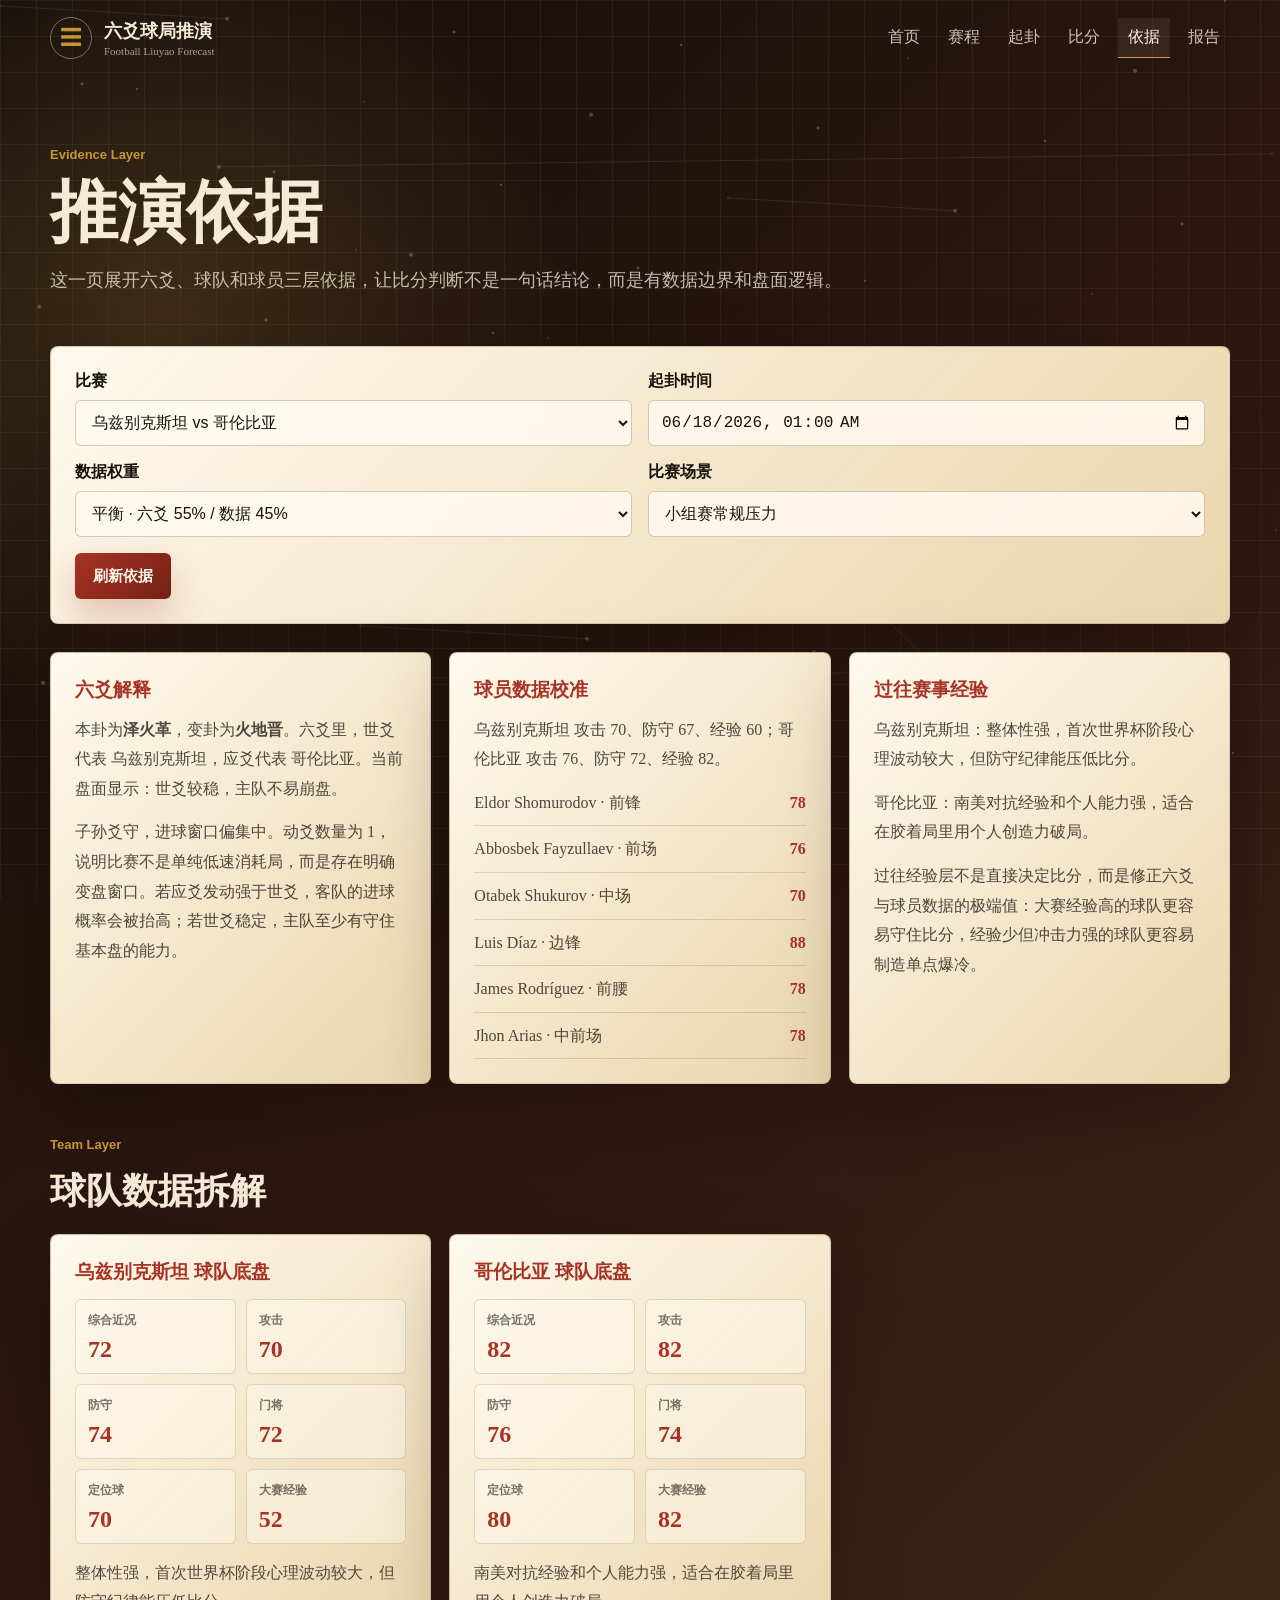
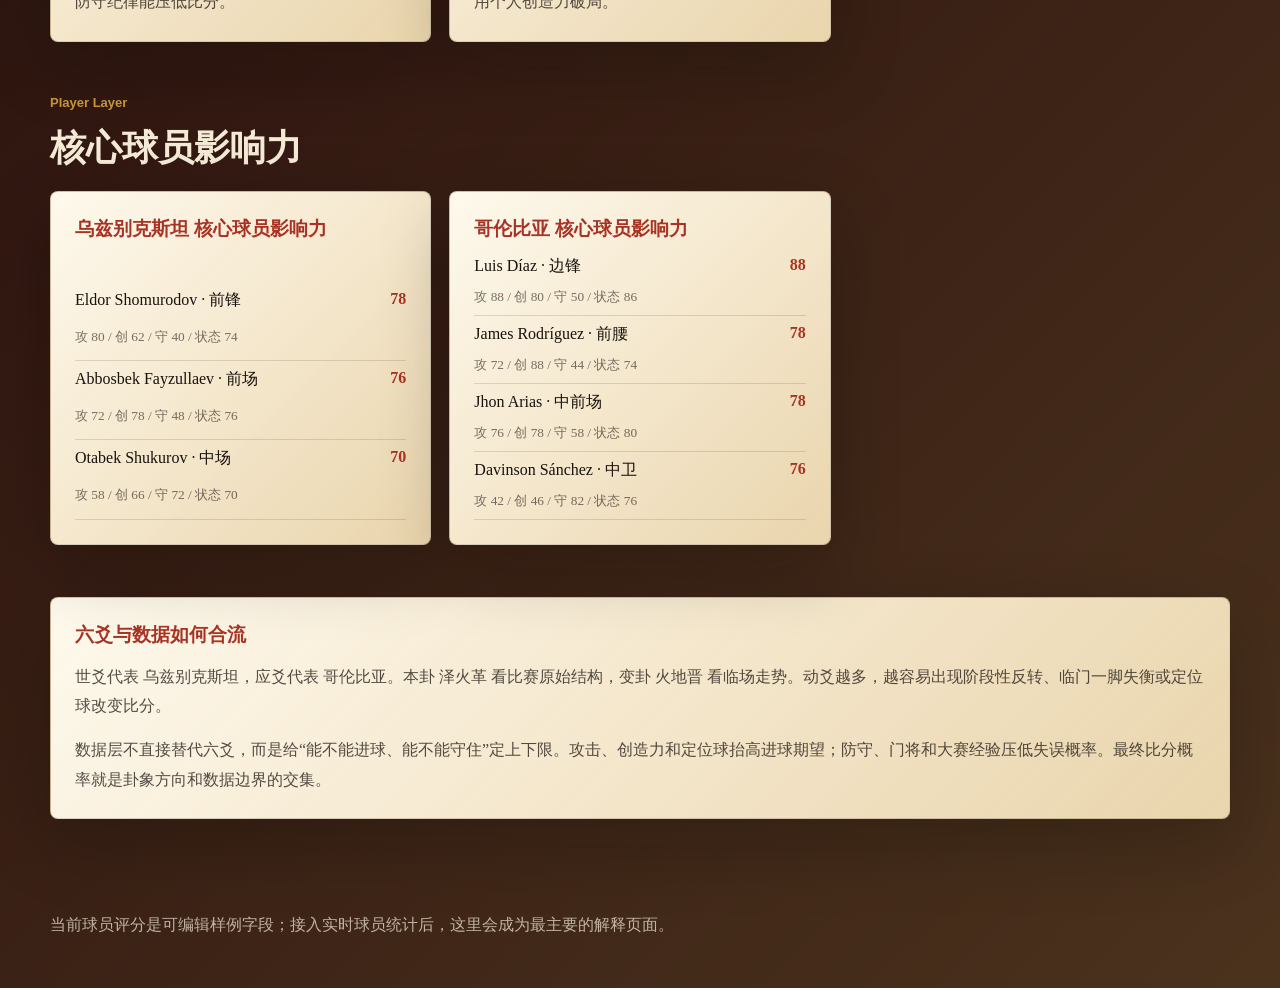
==== evidence.html @ 7e6b6852 "Add files via upload" ====
<!doctype html>
<html lang="zh-CN">
  <head>
    <meta charset="UTF-8" />
    <meta name="viewport" content="width=device-width, initial-scale=1.0" />
    <title>推演依据 | 六爻球局推演</title>
    <link rel="stylesheet" href="./styles.css" />
  </head>
  <body>
    <canvas id="sky" aria-hidden="true"></canvas>
    <div class="page-shell">
      <header class="site-header">
        <a class="brand" href="./index.html" aria-label="六爻球局推演首页">
          <span class="brand-mark">☰</span>
          <span><strong>六爻球局推演</strong><small>Football Liuyao Forecast</small></span>
        </a>
        <nav class="top-nav" aria-label="主导航">
          <a href="./index.html">首页</a>
          <a href="./matches.html">赛程</a>
          <a href="./reading.html">起卦</a>
          <a href="./scores.html">比分</a>
          <a class="active" href="./evidence.html">依据</a>
          <a href="./report.html">报告</a>
        </nav>
      </header>

      <main class="page-main">
        <section class="page-hero" aria-labelledby="evidence-title">
          <p class="eyebrow">Evidence Layer</p>
          <h1 id="evidence-title">推演依据</h1>
          <p>这一页展开六爻、球队和球员三层依据，让比分判断不是一句话结论，而是有数据边界和盘面逻辑。</p>
        </section>

        <section class="panel compact-control" aria-label="依据参数">
          <form id="match-form">
            <label>比赛<select id="match-select" name="match"></select></label>
            <label>起卦时间<input id="cast-time" type="datetime-local" value="2026-06-18T01:00" /></label>
            <label>
              数据权重
              <select id="data-weight">
                <option value="balanced" selected>平衡 · 六爻 55% / 数据 45%</option>
                <option value="liuyao">偏六爻 · 六爻 70% / 数据 30%</option>
                <option value="data">偏数据 · 六爻 35% / 数据 65%</option>
              </select>
            </label>
            <label>
              比赛场景
              <select id="match-context">
                <option value="group" selected>小组赛常规压力</option>
                <option value="mustwin">必须抢分</option>
                <option value="cautious">双方谨慎</option>
              </select>
            </label>
            <div class="button-row"><button type="submit">刷新依据</button></div>
          </form>
        </section>

        <section class="evidence-grid section-block" aria-label="核心依据">
          <article class="panel evidence-panel">
            <h3>六爻解释</h3>
            <div id="liuyao-analysis" class="analysis-copy"></div>
          </article>
          <article class="panel evidence-panel">
            <h3>球员数据校准</h3>
            <div id="player-analysis" class="analysis-copy"></div>
          </article>
          <article class="panel evidence-panel">
            <h3>过往赛事经验</h3>
            <div id="history-analysis" class="analysis-copy"></div>
          </article>
        </section>

        <section class="section-block">
          <div class="section-title">
            <p class="eyebrow">Team Layer</p>
            <h2>球队数据拆解</h2>
          </div>
          <div id="team-data" class="insight-grid"></div>
        </section>

        <section class="section-block">
          <div class="section-title">
            <p class="eyebrow">Player Layer</p>
            <h2>核心球员影响力</h2>
          </div>
          <div id="player-data" class="insight-grid"></div>
        </section>

        <section id="method-data" class="section-block"></section>
      </main>

      <footer class="site-footer">
        <p>当前球员评分是可编辑样例字段；接入实时球员统计后，这里会成为最主要的解释页面。</p>
      </footer>
    </div>

    <button id="back-to-top" class="back-to-top" type="button" aria-label="回到顶部">↑</button>
    <script src="./data.js"></script>
    <script src="./app.js"></script>
  </body>
</html>
---- styles.css ----
:root {
  --ink: #18120d;
  --paper: #f4ead5;
  --paper-strong: #fff7e8;
  --line: rgba(73, 51, 30, 0.22);
  --gold: #c59635;
  --red: #a83324;
  --jade: #1c7a66;
  --night: #24160f;
  --shadow: 0 24px 70px rgba(10, 8, 6, 0.24);
}

* {
  box-sizing: border-box;
  min-width: 0;
}

html {
  scroll-behavior: smooth;
}

body {
  margin: 0;
  color: var(--ink);
  font-family: "Microsoft YaHei", "Noto Serif SC", serif;
  background:
    radial-gradient(circle at 12% 12%, rgba(197, 150, 53, 0.2), transparent 26rem),
    linear-gradient(135deg, #140f0d, #321811 48%, #4a321d);
  overflow-x: hidden;
}

body::before {
  position: fixed;
  inset: 0;
  z-index: -2;
  content: "";
  background-image:
    linear-gradient(rgba(244, 234, 213, 0.055) 1px, transparent 1px),
    linear-gradient(90deg, rgba(244, 234, 213, 0.055) 1px, transparent 1px);
  background-size: 36px 36px;
}

#sky {
  position: fixed;
  inset: 0;
  z-index: -1;
  width: 100%;
  height: 100%;
  opacity: 0.58;
}

.page-shell {
  width: min(1180px, calc(100% - 32px));
  margin: 0 auto;
}

.site-header {
  display: flex;
  align-items: center;
  justify-content: space-between;
  min-height: 76px;
  gap: 20px;
  color: var(--paper);
}

.brand {
  display: inline-flex;
  align-items: center;
  gap: 12px;
  color: inherit;
  text-decoration: none;
}

.brand-mark {
  display: grid;
  width: 42px;
  height: 42px;
  place-items: center;
  border: 1px solid rgba(244, 234, 213, 0.42);
  border-radius: 50%;
  color: var(--gold);
  font-size: 22px;
}

.brand strong,
.brand small {
  display: block;
}

.brand strong {
  font-size: 18px;
}

.brand small {
  margin-top: 2px;
  color: rgba(244, 234, 213, 0.65);
  font-size: 11px;
  font-family: Georgia, serif;
}

.top-nav {
  display: flex;
  flex-wrap: wrap;
  justify-content: flex-end;
  gap: 8px;
}

.top-nav a {
  color: rgba(244, 234, 213, 0.82);
  text-decoration: none;
  padding: 9px 10px;
  border-bottom: 1px solid transparent;
}

.top-nav a:hover {
  color: var(--paper-strong);
  border-color: var(--gold);
}

.top-nav a.active {
  color: var(--paper-strong);
  border-color: var(--gold);
  background: rgba(244, 234, 213, 0.08);
}

.page-main {
  padding: 36px 0 20px;
}

.hero {
  display: grid;
  grid-template-columns: minmax(0, 1fr) minmax(300px, 420px);
  gap: 46px;
  align-items: center;
  min-height: calc(100vh - 130px);
  padding: 40px 0 76px;
  color: var(--paper);
}

.home-hero {
  min-height: min(720px, calc(100vh - 120px));
}

.page-hero {
  color: var(--paper);
  padding: 34px 0 30px;
}

.page-hero h1 {
  max-width: 760px;
  margin-bottom: 16px;
  font-size: clamp(38px, 6vw, 68px);
}

.page-hero p:not(.eyebrow) {
  max-width: 850px;
  color: rgba(244, 234, 213, 0.78);
  font-size: 18px;
  line-height: 1.85;
}

.eyebrow {
  margin: 0 0 12px;
  color: var(--gold);
  font: 800 13px/1.4 "Microsoft YaHei", sans-serif;
}

h1,
h2,
h3,
p {
  margin-top: 0;
}

h1 {
  margin-bottom: 20px;
  font: 900 clamp(42px, 7vw, 76px) / 1.06 "Noto Serif SC", "Microsoft YaHei", serif;
  letter-spacing: 0;
}

h1 span,
.hero-lead span {
  display: block;
}

.hero-lead {
  max-width: 720px;
  color: rgba(244, 234, 213, 0.82);
  font-size: 19px;
  line-height: 1.85;
}

.hero-actions,
.button-row {
  display: flex;
  flex-wrap: wrap;
  gap: 12px;
}

.primary-link,
.ghost-link,
button,
.secondary-button {
  min-height: 46px;
  border: 0;
  border-radius: 6px;
  padding: 12px 18px;
  font: 800 15px/1.2 "Microsoft YaHei", sans-serif;
  text-decoration: none;
  cursor: pointer;
}

.primary-link,
button {
  color: #fff9ec;
  background: linear-gradient(135deg, var(--red), #732116);
  box-shadow: 0 16px 34px rgba(168, 51, 36, 0.25);
}

.ghost-link,
.secondary-button {
  color: var(--paper);
  background: rgba(244, 234, 213, 0.08);
  border: 1px solid rgba(244, 234, 213, 0.28);
  box-shadow: none;
}

.secondary-button {
  color: var(--ink);
  background: rgba(255, 250, 238, 0.62);
  border-color: var(--line);
}

.hexagram-stage {
  position: relative;
  display: grid;
  min-height: 420px;
  place-items: center;
}

.hero-hexagram {
  display: grid;
  gap: 18px;
  width: min(360px, 80vw);
  padding: 56px;
  border: 1px solid rgba(244, 234, 213, 0.26);
  border-radius: 50%;
  background:
    radial-gradient(circle, rgba(197, 150, 53, 0.2), transparent 56%),
    conic-gradient(from 30deg, rgba(168, 51, 36, 0.18), rgba(28, 122, 102, 0.18), rgba(197, 150, 53, 0.22), rgba(168, 51, 36, 0.18));
  box-shadow: inset 0 0 44px rgba(244, 234, 213, 0.1), var(--shadow);
}

.hex-line {
  display: grid;
  grid-template-columns: 1fr;
  gap: 12px;
  min-height: 13px;
  align-items: center;
}

.hex-line.broken {
  grid-template-columns: 1fr 1fr;
}

.hex-line::before,
.hex-line::after {
  display: block;
  height: 12px;
  border-radius: 999px;
  background: var(--paper-strong);
  content: "";
  box-shadow: 0 0 18px rgba(244, 234, 213, 0.3);
}

.hex-line.solid::after {
  display: none;
}

.hex-line.moving::before,
.hex-line.moving::after {
  background: var(--gold);
}

.hexagram-core {
  position: absolute;
  display: grid;
  width: 96px;
  height: 96px;
  place-items: center;
  border-radius: 50%;
  background: radial-gradient(circle at 34% 30%, #fff8da, var(--gold) 60%, #7a2518);
  font-size: 38px;
}

.section-block,
.reading-grid,
.evidence-grid,
.report-panel {
  margin-bottom: 52px;
}

.home-actions {
  display: grid;
  grid-template-columns: repeat(3, minmax(0, 1fr));
  gap: 14px;
}

.route-card {
  display: grid;
  gap: 10px;
  min-height: 160px;
  border: 1px solid rgba(244, 234, 213, 0.18);
  border-radius: 8px;
  padding: 18px;
  color: var(--paper);
  text-decoration: none;
  background: rgba(20, 15, 13, 0.48);
  box-shadow: var(--shadow);
}

.route-card span {
  color: var(--gold);
  font-weight: 900;
  font-size: 13px;
}

.route-card strong {
  font-size: 22px;
}

.route-card p {
  margin: 0;
  color: rgba(244, 234, 213, 0.7);
  line-height: 1.7;
}

.route-card:hover {
  border-color: rgba(197, 150, 53, 0.72);
  transform: translateY(-2px);
}

.live-strip {
  display: grid;
  grid-template-columns: repeat(3, 1fr);
  gap: 1px;
  overflow: hidden;
  margin: -24px 0 52px;
  border: 1px solid rgba(244, 234, 213, 0.24);
  border-radius: 8px;
  color: var(--paper);
  background: rgba(244, 234, 213, 0.18);
}

.live-strip div {
  min-height: 86px;
  padding: 16px;
  background: rgba(20, 15, 13, 0.46);
}

.live-strip span,
.live-strip strong {
  display: block;
}

.live-strip span {
  color: rgba(244, 234, 213, 0.58);
  font-size: 12px;
  font-weight: 800;
}

.live-strip strong {
  margin-top: 8px;
  color: var(--paper-strong);
  line-height: 1.45;
}

.section-title {
  color: var(--paper);
  margin-bottom: 18px;
}

.section-title h2,
.panel-head h2 {
  margin-bottom: 12px;
  font-size: clamp(25px, 3vw, 36px);
}

.section-title p:not(.eyebrow) {
  max-width: 820px;
  color: rgba(244, 234, 213, 0.76);
  line-height: 1.8;
}

.match-list,
.score-list {
  display: grid;
  grid-template-columns: repeat(4, minmax(0, 1fr));
  gap: 14px;
}

.match-card,
.score-card,
.panel {
  border: 1px solid var(--line);
  border-radius: 8px;
  background:
    linear-gradient(135deg, rgba(255, 250, 238, 0.94), rgba(232, 209, 165, 0.84)),
    var(--paper);
  box-shadow: var(--shadow);
}

.match-card {
  display: grid;
  gap: 14px;
  min-height: 210px;
  padding: 18px;
  cursor: pointer;
}

.match-card.active {
  outline: 2px solid var(--gold);
}

.match-card strong {
  color: var(--red);
  font-size: 22px;
}

.match-card span {
  color: rgba(24, 18, 13, 0.66);
  line-height: 1.55;
}

.match-card b {
  color: var(--jade);
}

.match-card small {
  color: rgba(24, 18, 13, 0.58);
  font-weight: 800;
}

.reading-grid {
  display: grid;
  grid-template-columns: minmax(0, 1fr) minmax(320px, 420px);
  gap: 22px;
  align-items: start;
}

.panel {
  padding: 24px;
}

.compact-control {
  margin-bottom: 28px;
}

form {
  display: grid;
  grid-template-columns: repeat(2, minmax(0, 1fr));
  gap: 16px;
}

label {
  display: grid;
  gap: 8px;
  font-weight: 800;
}

input,
select {
  width: 100%;
  min-height: 46px;
  border: 1px solid rgba(73, 51, 30, 0.24);
  border-radius: 6px;
  padding: 10px 12px;
  color: var(--ink);
  background: rgba(255, 250, 238, 0.86);
  font-size: 16px;
}

.button-row {
  grid-column: 1 / -1;
}

.hexagram-panel {
  display: grid;
  gap: 18px;
}

.hexagram-lines {
  display: grid;
  gap: 12px;
  padding: 20px;
  border: 1px solid var(--line);
  border-radius: 8px;
  background: rgba(255, 250, 238, 0.52);
}

.hexagram-lines .hex-line::before,
.hexagram-lines .hex-line::after {
  background: var(--ink);
  box-shadow: none;
}

.hexagram-lines .hex-line.moving::before,
.hexagram-lines .hex-line.moving::after {
  background: var(--red);
}

.signal-list {
  display: grid;
  grid-template-columns: repeat(2, 1fr);
  gap: 10px;
  margin: 0;
}

.signal-list div {
  border: 1px solid var(--line);
  border-radius: 6px;
  padding: 12px;
  background: rgba(255, 250, 238, 0.5);
}

.signal-list dt {
  color: rgba(24, 18, 13, 0.58);
  font-size: 12px;
  font-weight: 800;
}

.signal-list dd {
  margin: 8px 0 0;
  font-weight: 900;
}

.score-card {
  overflow: hidden;
  padding: 18px;
}

.insight-grid {
  display: grid;
  grid-template-columns: repeat(3, minmax(0, 1fr));
  gap: 18px;
}

.data-panel {
  display: grid;
  gap: 14px;
}

.data-panel h3 {
  margin: 0;
  color: var(--red);
}

.data-panel p {
  margin: 0;
  color: rgba(24, 18, 13, 0.74);
  line-height: 1.85;
}

.metric-grid {
  display: grid;
  grid-template-columns: repeat(2, minmax(0, 1fr));
  gap: 10px;
  margin: 0;
}

.metric-grid div {
  border: 1px solid rgba(73, 51, 30, 0.16);
  border-radius: 6px;
  padding: 12px;
  background: rgba(255, 250, 238, 0.46);
}

.metric-grid dt {
  color: rgba(24, 18, 13, 0.58);
  font-size: 12px;
  font-weight: 800;
}

.metric-grid dd {
  margin: 8px 0 0;
  color: var(--red);
  font: 900 24px/1 Georgia, serif;
}

.bracket-tree {
  display: grid;
  grid-template-columns: repeat(5, minmax(220px, 1fr));
  gap: 14px;
  overflow-x: auto;
  padding-bottom: 8px;
}

.bracket-round {
  display: grid;
  gap: 12px;
  min-width: 220px;
}

.bracket-round h3 {
  margin: 0;
  color: var(--paper);
}

.bracket-matches {
  display: grid;
  gap: 10px;
}

.bracket-match {
  border: 1px solid rgba(244, 234, 213, 0.22);
  border-radius: 8px;
  padding: 12px;
  color: var(--paper);
  background: rgba(20, 15, 13, 0.46);
}

.bracket-match span,
.bracket-match em {
  display: block;
  color: rgba(244, 234, 213, 0.62);
  font-size: 12px;
  font-style: normal;
  line-height: 1.55;
}

.bracket-match strong {
  display: block;
  margin-top: 8px;
  color: var(--paper-strong);
}

.bracket-match strong.winner {
  color: var(--gold);
}

.score-card strong {
  display: block;
  color: var(--red);
  font: 900 40px/1 Georgia, serif;
}

.score-card span {
  display: block;
  margin: 8px 0 16px;
  color: rgba(24, 18, 13, 0.68);
  line-height: 1.6;
}

.probability-bar {
  height: 10px;
  overflow: hidden;
  border-radius: 999px;
  background: rgba(73, 51, 30, 0.14);
}

.probability-bar i {
  display: block;
  height: 100%;
  border-radius: inherit;
  background: linear-gradient(90deg, var(--jade), var(--gold));
}

.evidence-grid {
  display: grid;
  grid-template-columns: repeat(3, minmax(0, 1fr));
  gap: 18px;
}

.wide-title {
  grid-column: 1 / -1;
  margin-bottom: 0;
}

.evidence-panel h3 {
  margin-bottom: 12px;
  color: var(--red);
}

.analysis-copy {
  display: grid;
  gap: 14px;
  color: rgba(24, 18, 13, 0.76);
  line-height: 1.85;
}

.analysis-copy p {
  margin: 0;
}

.player-table {
  display: grid;
  gap: 8px;
}

.player-row {
  display: grid;
  grid-template-columns: minmax(0, 1fr) auto;
  gap: 10px;
  border-bottom: 1px solid rgba(73, 51, 30, 0.16);
  padding-bottom: 8px;
}

.player-row b {
  color: var(--red);
}

.rich-table .player-row {
  grid-template-columns: minmax(0, 1fr) auto;
}

.rich-table .player-row small {
  grid-column: 1 / -1;
  color: rgba(24, 18, 13, 0.58);
  line-height: 1.5;
}

.report-body {
  color: rgba(24, 18, 13, 0.78);
  line-height: 1.9;
}

.report-body h3 {
  color: var(--red);
}

.site-footer {
  padding: 20px 0 34px;
  color: rgba(244, 234, 213, 0.72);
  line-height: 1.7;
}

.back-to-top {
  position: fixed;
  right: 18px;
  bottom: 18px;
  z-index: 20;
  display: grid;
  width: 48px;
  height: 48px;
  min-height: 48px;
  place-items: center;
  border: 1px solid rgba(244, 234, 213, 0.28);
  border-radius: 50%;
  padding: 0;
  color: var(--paper-strong);
  background: rgba(168, 51, 36, 0.92);
  box-shadow: 0 16px 34px rgba(10, 8, 6, 0.28);
  opacity: 0;
  pointer-events: none;
  transform: translateY(10px);
  transition: opacity 0.2s ease, transform 0.2s ease;
}

.back-to-top.visible {
  opacity: 1;
  pointer-events: auto;
  transform: translateY(0);
}

@media (max-width: 920px) {
  .hero,
  .reading-grid,
  .evidence-grid,
  .home-actions,
  .insight-grid {
    grid-template-columns: 1fr;
  }

  .match-list,
  .score-list {
    grid-template-columns: repeat(2, minmax(0, 1fr));
  }

  .live-strip {
    grid-template-columns: 1fr;
  }
}

@media (max-width: 640px) {
  .page-shell {
    width: min(100% - 22px, 1180px);
  }

  .site-header {
    align-items: flex-start;
    flex-direction: column;
    padding: 14px 0;
  }

  .top-nav {
    justify-content: flex-start;
  }

  h1 {
    font-size: 34px;
  }

  .hero-lead {
    font-size: 16px;
    word-break: break-all;
  }

  .hero {
    min-height: auto;
    padding-top: 28px;
  }

  .hexagram-stage {
    min-height: 330px;
  }

  form,
  .match-list,
  .score-list,
  .signal-list {
    grid-template-columns: 1fr;
  }

  .panel {
    padding: 18px;
  }
}
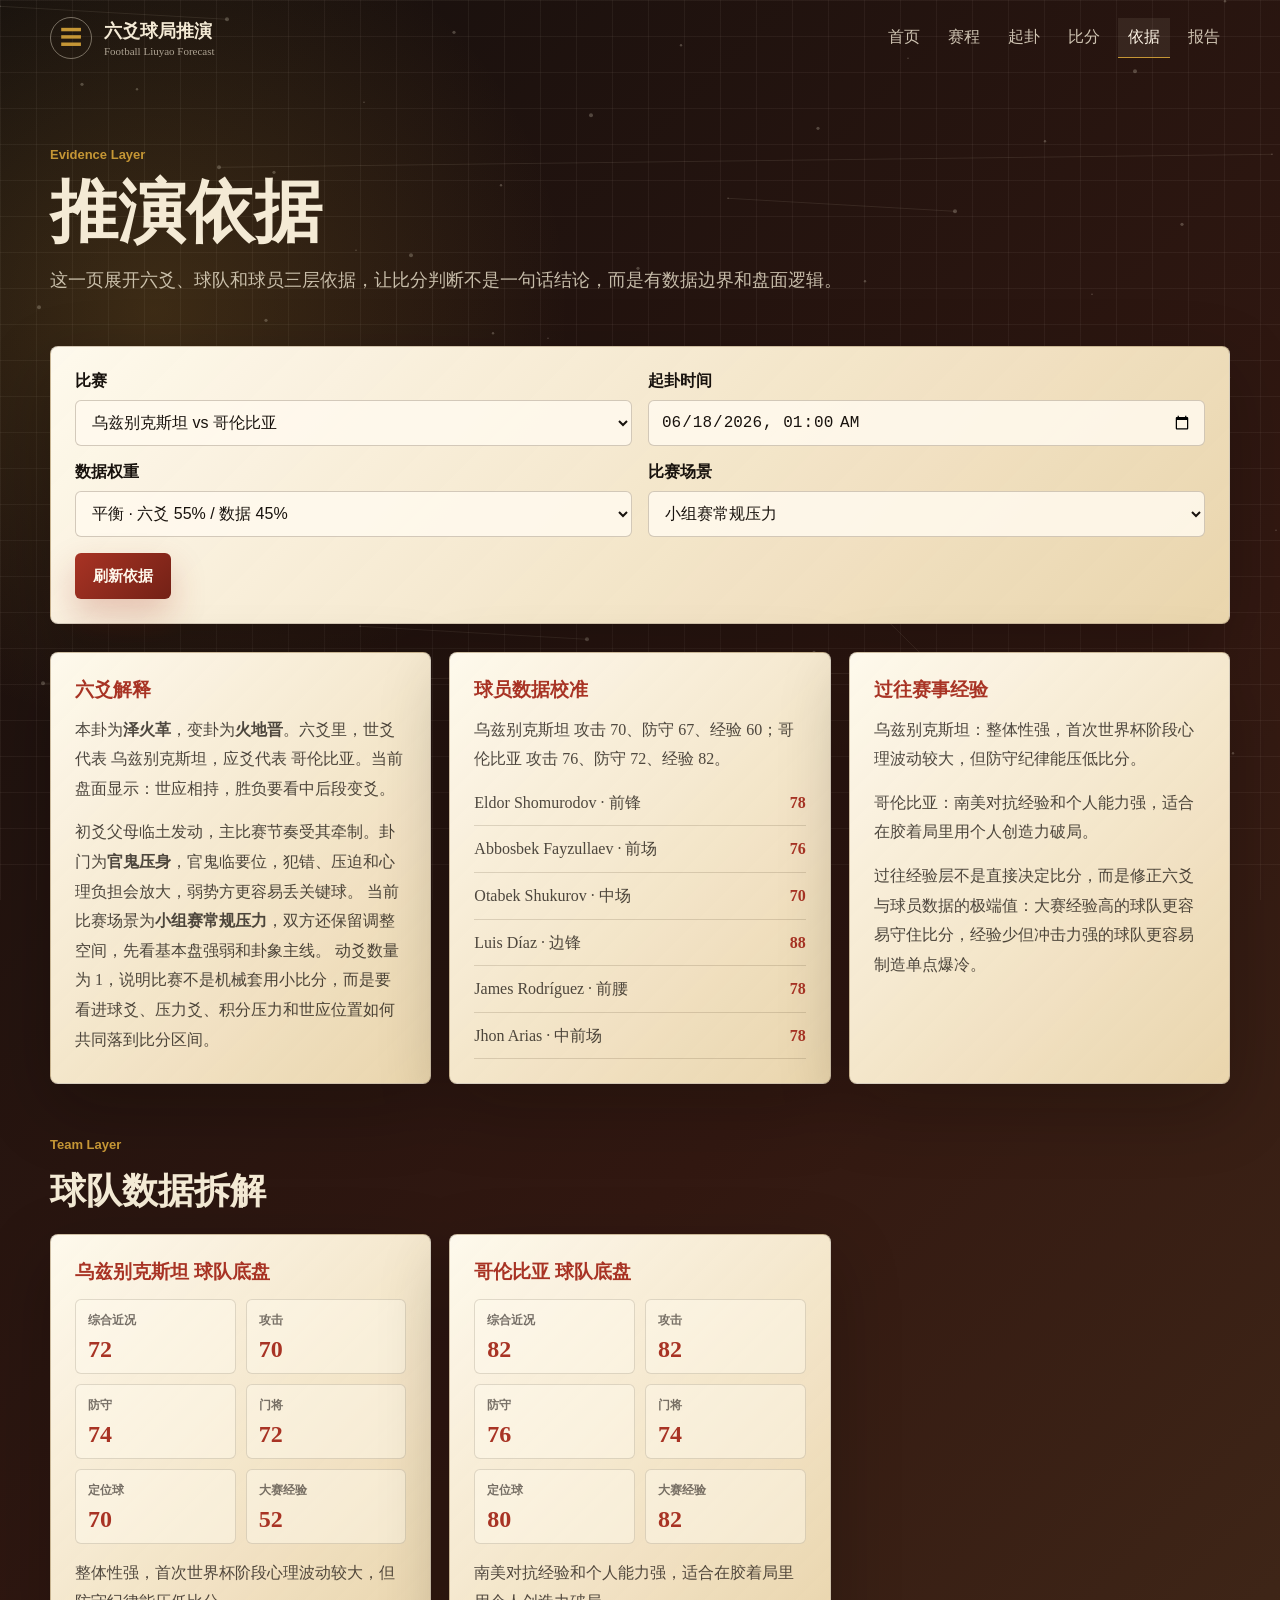
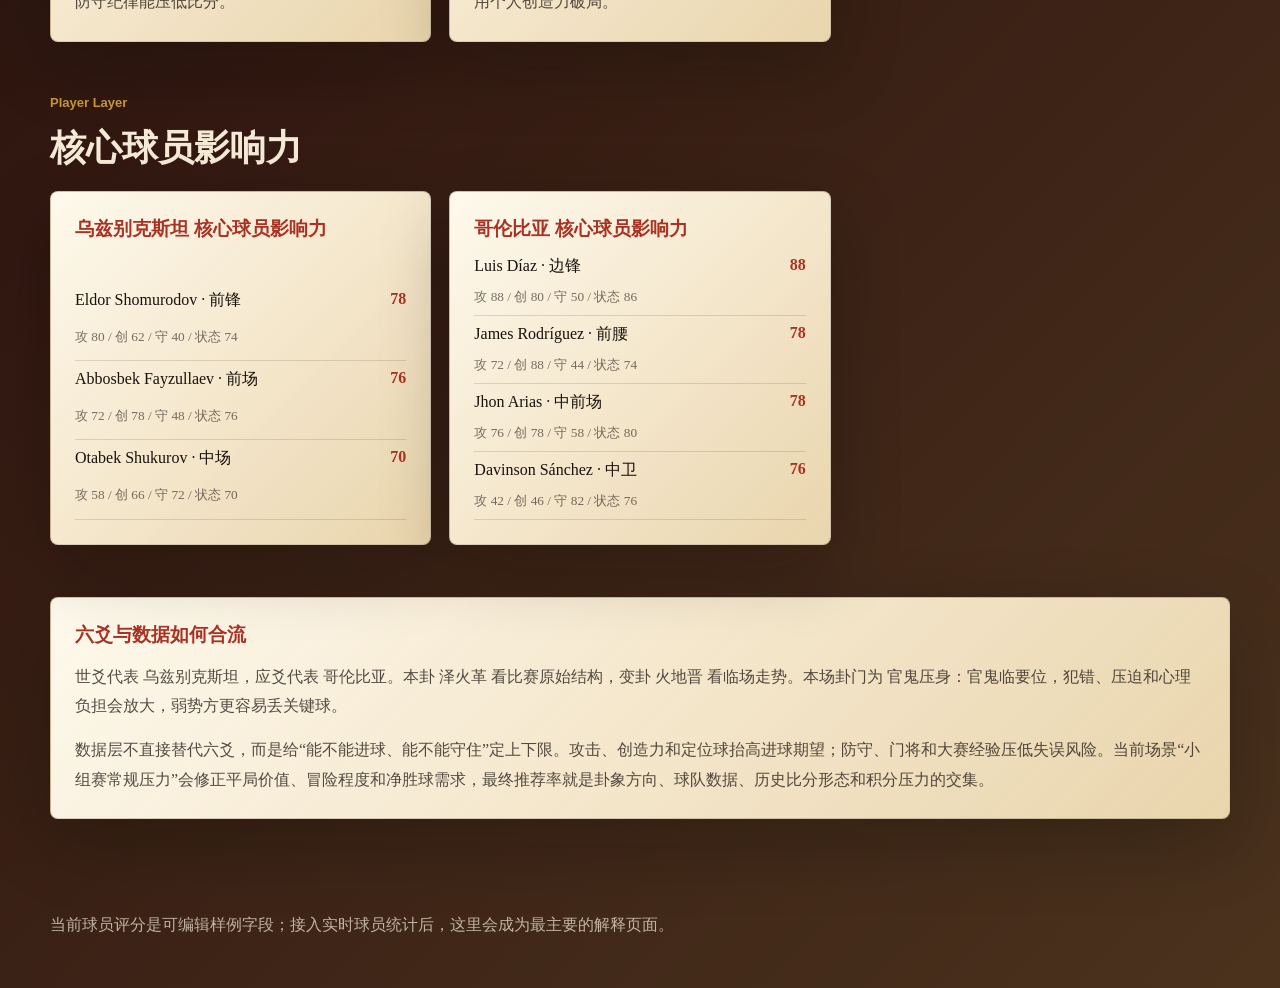
==== commit f5521cac: "Add files via upload" ====
--- a/evidence.html
+++ b/evidence.html
@@ -47,8 +47,11 @@
               比赛场景
               <select id="match-context">
                 <option value="group" selected>小组赛常规压力</option>
+                <option value="drawChase">上轮踢平，需要抢胜</option>
+                <option value="lossNeedPoint">上轮输球，急需拿分</option>
                 <option value="mustwin">必须抢分</option>
-                <option value="cautious">双方谨慎</option>
+                <option value="goalDifference">需要净胜球</option>
+                <option value="cautious">双方谨慎，先保不败</option>
               </select>
             </label>
             <div class="button-row"><button type="submit">刷新依据</button></div>
--- a/styles.css
+++ b/styles.css
@@ -561,6 +561,10 @@
   line-height: 1.85;
 }
 
+.scenario-card.active-scenario {
+  outline: 2px solid var(--gold);
+}
+
 .metric-grid {
   display: grid;
   grid-template-columns: repeat(2, minmax(0, 1fr));
@@ -649,6 +653,26 @@
   margin: 8px 0 16px;
   color: rgba(24, 18, 13, 0.68);
   line-height: 1.6;
+}
+
+.score-card em {
+  display: block;
+  margin: -6px 0 14px;
+  color: rgba(24, 18, 13, 0.58);
+  font-size: 13px;
+  font-style: normal;
+  line-height: 1.65;
+}
+
+.score-card-muted {
+  background:
+    linear-gradient(135deg, rgba(255, 250, 238, 0.82), rgba(215, 198, 166, 0.68)),
+    var(--paper);
+}
+
+.score-card-muted strong {
+  color: rgba(24, 18, 13, 0.62);
+  font-size: 34px;
 }
 
 .probability-bar {
